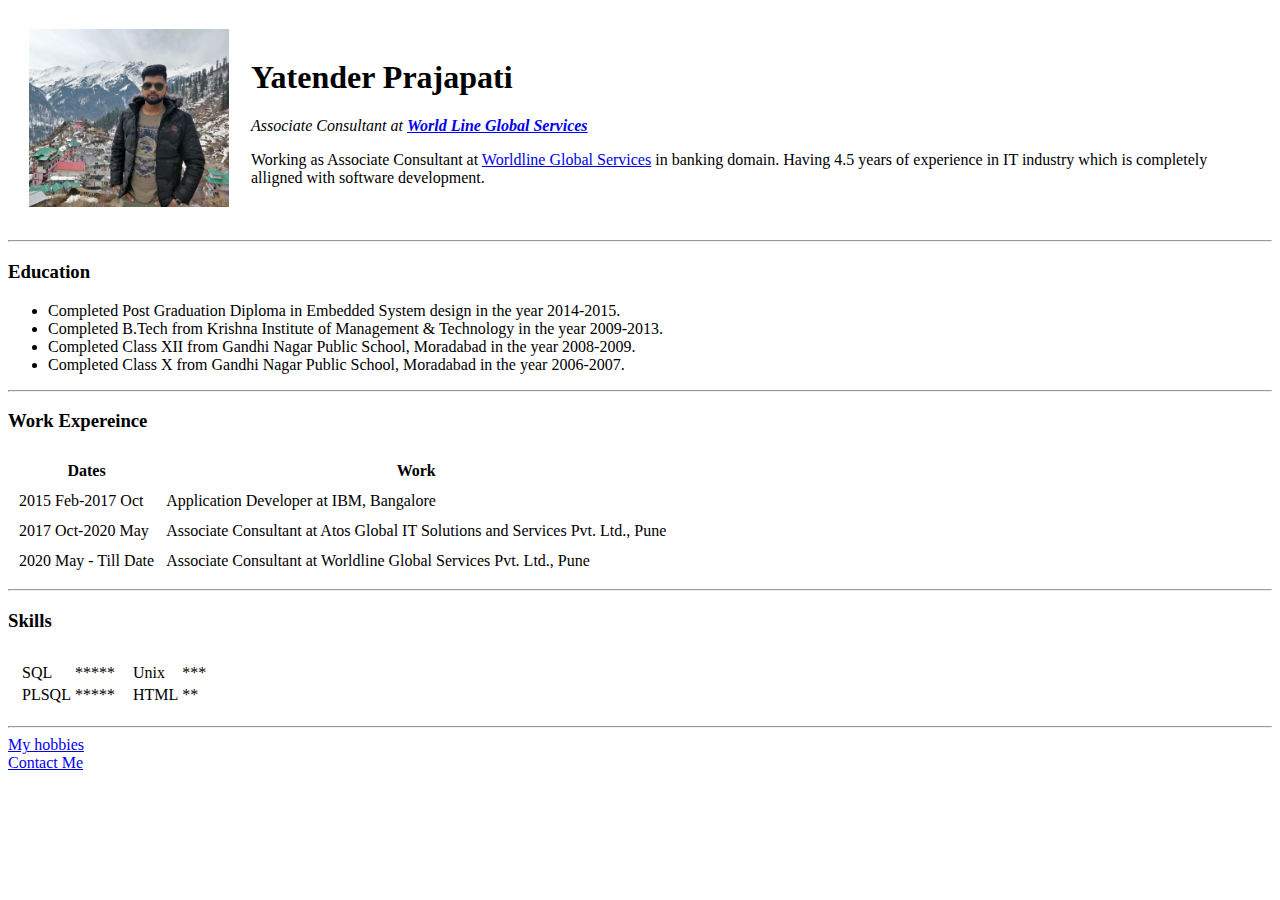
==== index.html @ 0e4e9b0a "Rename Index.html to index.html" ====
<!DOCTYPE HTML>
<html>
    <head>
        <meta charset="utf-8">
        <title>Yatti's Personal Site</title>
    </head>
    <body>
        <table cellspacing="20">
            <tr>
                <td><img src="Yatti pic.jpeg" alt="Yatti's Profile Picture" width="200"></td>
                <td><h1>Yatender Prajapati</h1>
                    <p><em>Associate Consultant at <strong><a href="https://worldline.com/en/home.html">World Line Global Services</a></strong></em></p>
                    <p>
                        Working as Associate Consultant at <a href="https://worldline.com/en/home.html">Worldline Global Services</a> in banking domain.
                        Having 4.5 years of experience in IT industry which is completely alligned 
                        with software development.
                    </p>
                </td>
            </tr>
        </table>
        <hr>
        <h3> Education</h3>
        <p> 
            <ul>
                <li>Completed Post Graduation Diploma in Embedded System design in the year 2014-2015.</li>
                <li>Completed B.Tech from Krishna Institute of Management & Technology in the year 2009-2013.</li>
                <li>Completed Class XII from Gandhi Nagar Public School, Moradabad in the year 2008-2009.</li>
                <li>Completed Class X from Gandhi Nagar Public School, Moradabad in the year 2006-2007.</li>
            </ul>
        </p>
        <hr>
        <h3>Work Expereince</h3>
        <table cellspacing="10">
            <thead>
                <tr>
                    <th>Dates</th>
                    <th>Work</th>
                </tr>
            </thead>
            <tbody>
                <tr>
                    <td>2015 Feb-2017 Oct</td>
                    <td>Application Developer at IBM, Bangalore</td>
                </tr>
                <tr>
                    <td>2017 Oct-2020 May</td>
                    <td>Associate Consultant at Atos Global IT Solutions and Services Pvt. Ltd., Pune</td>
                </tr>
                <tr>
                    <td>2020 May - Till Date</td>
                    <td>Associate Consultant at Worldline Global Services Pvt. Ltd., Pune</td>
                </tr>
            </tbody>
        </table>
        <hr>
        <h3>Skills</h3>
        <table cellspacing="10">
            <tr>
                <td>
                    <table>
                        <tr>
                            <td>SQL</td>
                            <td>*****</td>
                        </tr>
                        <tr>
                            <td>PLSQL</td>
                            <td>*****</td>
                        </tr>
                    </table>
                </td>
                <td>
                    <table>
                        <tr>
                            <td>Unix</td>
                            <td>***</td>
                        </tr>
                        <tr>
                            <td>HTML</td>
                            <td>**</td>
                        </tr>
                    </table>
                </td>
            </tr>
        </table>
        <hr>
        <a href="hobbies.html">My hobbies</a>
        <br>
        <a href="contact.html">Contact Me</a>
    </body>    
</html>
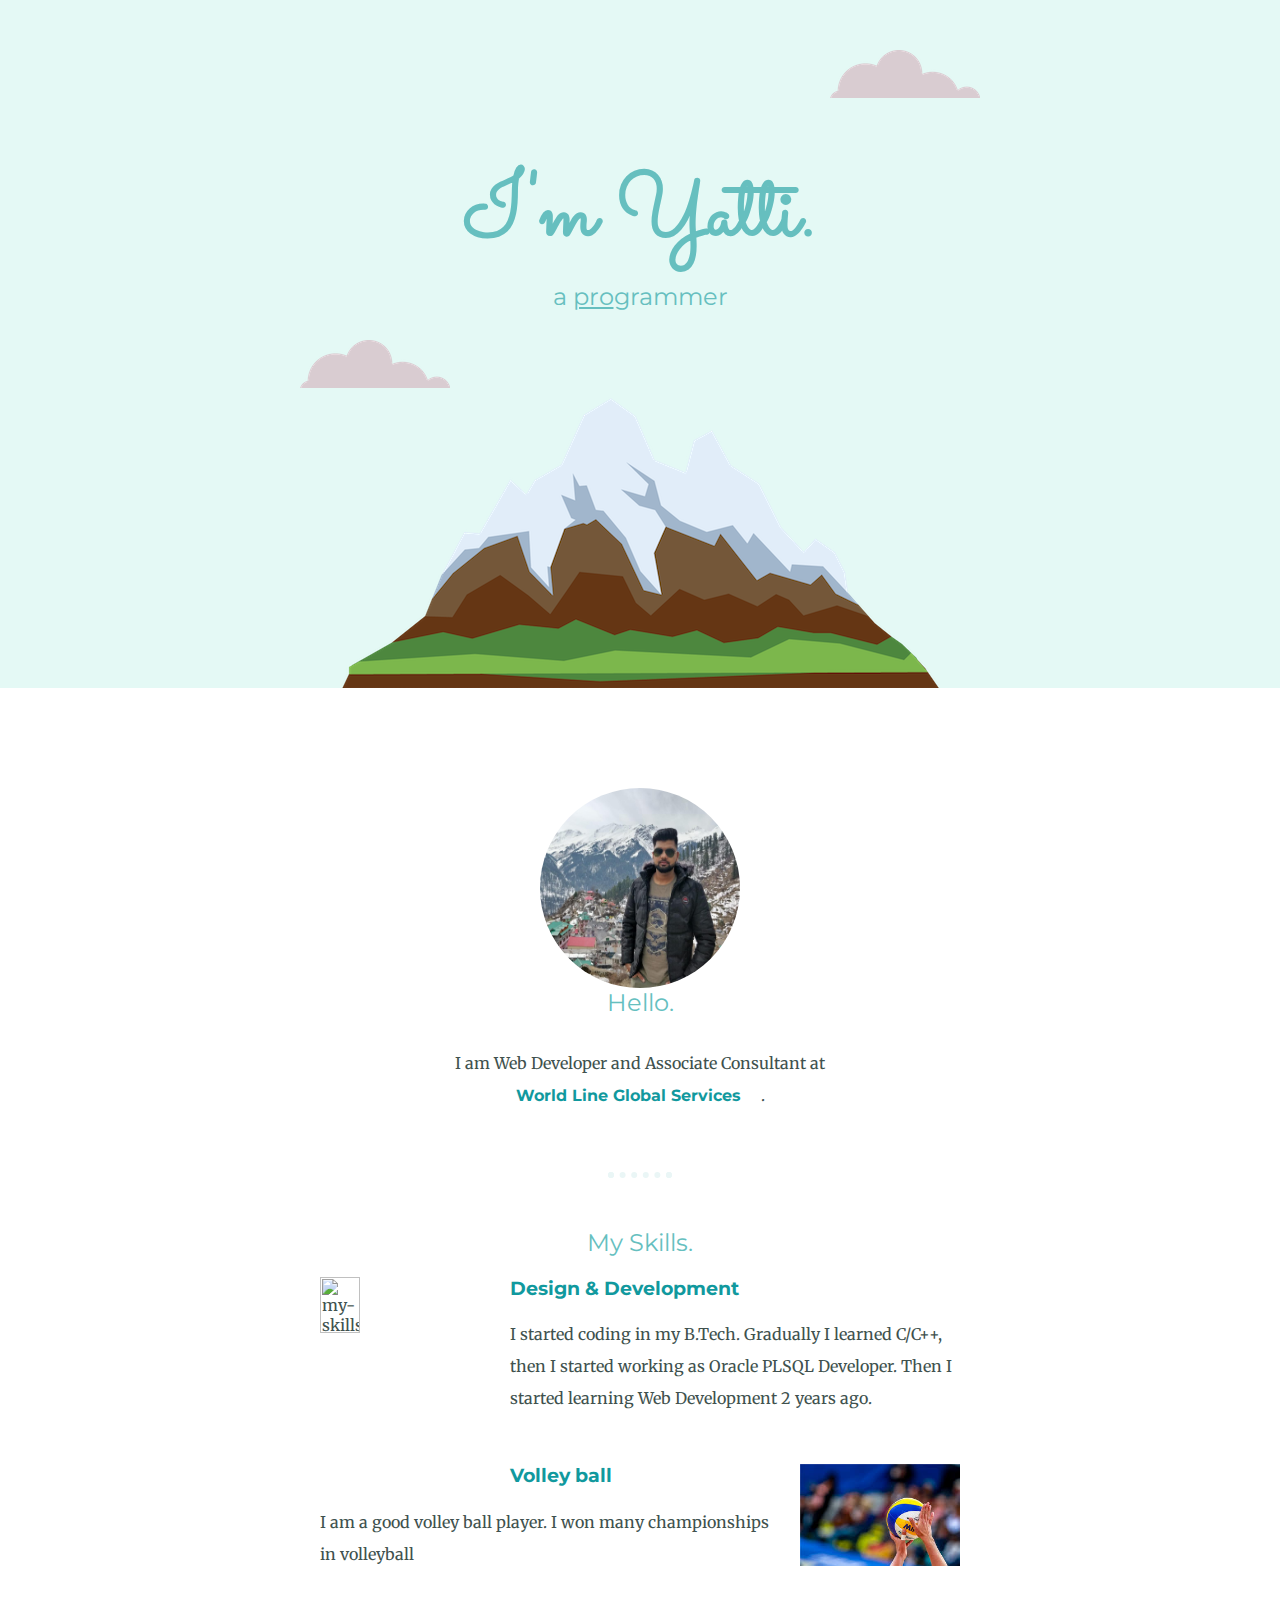
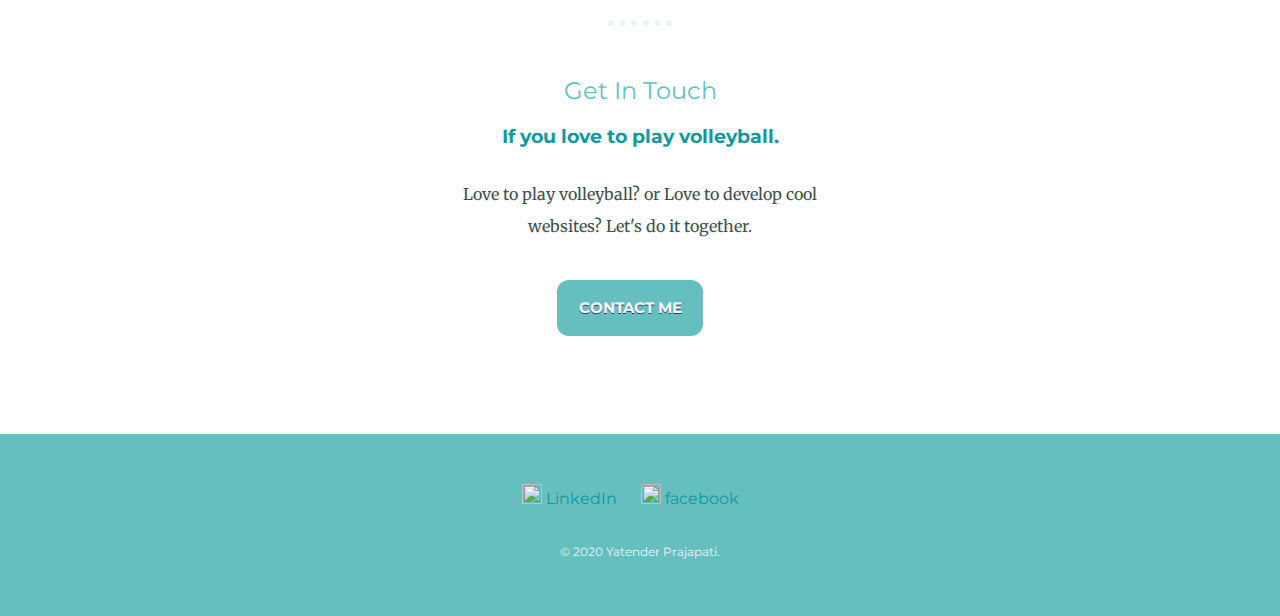
==== commit 44728393: "css-My Site" ====
--- a/index.html
+++ b/index.html
@@ -1,90 +1,61 @@
-<!DOCTYPE HTML>
+<!DOCTYPE>
 <html>
     <head>
         <meta charset="utf-8">
-        <title>Yatti's Personal Site</title>
+        <title>Yatti</title>
+        <link rel="stylesheet" href="css/styles.css" type="text/css">
+        <link rel="icon" href="favicon.ico">
+        <link href="https://fonts.googleapis.com/css2?family=Merriweather:wght@300;400&family=Montserrat&family=Sacramento&display=swap" rel="stylesheet">
     </head>
     <body>
-        <table cellspacing="20">
-            <tr>
-                <td><img src="Yatti pic.jpeg" alt="Yatti's Profile Picture" width="200"></td>
-                <td><h1>Yatender Prajapati</h1>
-                    <p><em>Associate Consultant at <strong><a href="https://worldline.com/en/home.html">World Line Global Services</a></strong></em></p>
-                    <p>
-                        Working as Associate Consultant at <a href="https://worldline.com/en/home.html">Worldline Global Services</a> in banking domain.
-                        Having 4.5 years of experience in IT industry which is completely alligned 
-                        with software development.
-                    </p>
-                </td>
-            </tr>
-        </table>
-        <hr>
-        <h3> Education</h3>
-        <p> 
-            <ul>
-                <li>Completed Post Graduation Diploma in Embedded System design in the year 2014-2015.</li>
-                <li>Completed B.Tech from Krishna Institute of Management & Technology in the year 2009-2013.</li>
-                <li>Completed Class XII from Gandhi Nagar Public School, Moradabad in the year 2008-2009.</li>
-                <li>Completed Class X from Gandhi Nagar Public School, Moradabad in the year 2006-2007.</li>
-            </ul>
-        </p>
-        <hr>
-        <h3>Work Expereince</h3>
-        <table cellspacing="10">
-            <thead>
-                <tr>
-                    <th>Dates</th>
-                    <th>Work</th>
-                </tr>
-            </thead>
-            <tbody>
-                <tr>
-                    <td>2015 Feb-2017 Oct</td>
-                    <td>Application Developer at IBM, Bangalore</td>
-                </tr>
-                <tr>
-                    <td>2017 Oct-2020 May</td>
-                    <td>Associate Consultant at Atos Global IT Solutions and Services Pvt. Ltd., Pune</td>
-                </tr>
-                <tr>
-                    <td>2020 May - Till Date</td>
-                    <td>Associate Consultant at Worldline Global Services Pvt. Ltd., Pune</td>
-                </tr>
-            </tbody>
-        </table>
-        <hr>
-        <h3>Skills</h3>
-        <table cellspacing="10">
-            <tr>
-                <td>
-                    <table>
-                        <tr>
-                            <td>SQL</td>
-                            <td>*****</td>
-                        </tr>
-                        <tr>
-                            <td>PLSQL</td>
-                            <td>*****</td>
-                        </tr>
-                    </table>
-                </td>
-                <td>
-                    <table>
-                        <tr>
-                            <td>Unix</td>
-                            <td>***</td>
-                        </tr>
-                        <tr>
-                            <td>HTML</td>
-                            <td>**</td>
-                        </tr>
-                    </table>
-                </td>
-            </tr>
-        </table>
-        <hr>
-        <a href="hobbies.html">My hobbies</a>
-        <br>
-        <a href="contact.html">Contact Me</a>
-    </body>    
-</html>
+        <div class="top-container">
+            <img class="top-cloud" src="images/cloud.png" alt="cloud-img">
+            <h1>I'm Yatti.</h1>
+            <h2>a <span class="pro">pro</span>grammer</h2>
+            <img class="bottom-cloud" src="images/cloud.png" alt="cloud-img">
+            <img src="images/mountain.png" alt="mountain-img">
+        </div>
+
+
+        <div class="middle-container">
+            <div class="profile">
+              <img class="Mypicture" src="Yatti pic.jpeg" alt="Yatti's-picture">
+              <h2>Hello.</h2>
+              <p class="intro">I am Web Developer and Associate Consultant at <strong><a href="https://worldline.com/en/home.html">World Line Global Services</a></strong>.</p>
+            </div>
+            <hr>
+            <div class="skills">
+              <h2>My Skills.</h2>
+              <div class="skill-row">
+                <img class="skill-image1" src="https://encrypted-tbn0.gstatic.com/images?q=tbn%3AANd9GcQEYLmCBdS9OoT2WIagjdc8AGN0vtDSsM-VCKgfGZZeFcimiRtc&usqp=CAU.jpeg" alt="my-skills_picture">
+                <h3>Design & Development</h3>
+                <p>I started coding in my B.Tech. Gradually I learned C/C++, then I started working as Oracle PLSQL Developer.
+                    Then I started learning Web Development 2 years ago.
+                </p>
+              </div>
+              <div class="skill-row">
+                <img class="skill-image2" src="Volleyball.jpg" alt="volley ball-image">
+                <h3>Volley ball</h3>
+                <p>I am a good volley ball player. I won many championships in volleyball</p>
+              </div>
+            </div>
+            <hr>
+            <div class="contact-me">
+              <h2>Get In Touch</h2>
+              <h3>If you love to play volleyball.</h3>
+              <p class="contact-message">Love to play volleyball? or Love to develop cool websites? Let's do it together.</p>
+              <a class="btn" href="mailto:name@yatender.83@gmail.com">CONTACT ME</a>
+            </div>
+        </div>
+          
+          
+        <div class="bottom-container">
+            <img src="https://image.flaticon.com/icons/svg/145/145807.svg" alt="linkedin Image" style="width: 20px; height: 20px">
+            <a class="footer-link" href="https://www.linkedin.com/feed/">LinkedIn</a>
+            <img src="https://image.flaticon.com/icons/svg/145/145802.svg" alt="linkedin Image" style="width: 20px; height: 20px">
+            <a class="footer-link" href="https://www.facebook.com/23.yatender/">facebook</a>
+            <p class="copy-right">© 2020 Yatender Prajapati.</p>
+        </div>
+          
+    </body>
+</html>--- a/css/styles.css
+++ b/css/styles.css
@@ -0,0 +1,174 @@
+body {
+    margin: 0px;
+    padding: 0px;
+    box-sizing: border-box;
+    text-align: center;
+    font-family: 'Merriweather', serif;
+    color: #40514E;
+}
+
+.bottom-cloud {
+    position: absolute;
+    left: 300px;
+    bottom: 300px;
+}
+
+a {
+    color: #11999E;
+    font-family: 'Montserrat', sans-serif;
+    margin: auto 20px auto 0;
+    text-decoration: none;
+}
+
+a:hover {
+    color: #EAF6F6;
+}
+
+h1 {
+    color: #66BFBF;
+    margin: 50px auto 0 auto;
+    font-family: 'Sacramento', cursive;
+    font-size: 562.5%;/*100% = 16px so 562.5% = 90px (dynamic font size)*/
+    /*
+    margin: auto;
+    top and bottom : 0 margin
+    Box is horizontally centered , same as margin: 0 auto;
+    */
+}
+
+h2 {
+    color: #66BFBF;
+    font-family: 'Montserrat', sans-serif;
+    font-size: 2.5 rem;
+    font-weight: normal;
+    margin-top: 0;
+}
+
+h3 {
+    color: #11999E;
+    font-family: 'Montserrat', sans-serif;
+}
+
+hr {
+    border: dotted #EAF6F6 6px;
+    border-bottom: none;
+    width: 4%;
+    margin: 50px auto 50px;
+}
+
+p {
+    line-height: 2;
+}
+
+.copy-right {
+    color: #EAF6F6;
+    font-family: 'Montserrat', sans-serif;
+    font-size: 0.75rem;
+    padding: 20 0 20;
+}
+
+.intro {
+    width: 30%;
+    margin: auto;
+    padding: 10px;
+}
+
+.contact-message {
+    width: 30%;
+    margin: 30px auto 40px;
+}
+
+.skill-row {
+    width: 50%;
+    margin: 10px auto 50px;
+    text-align: left;
+}
+
+.skill-image1 {
+    width: 25%;
+    float: left;
+    margin-right: 30px;
+}
+
+.skill-image2 {
+    width: 25%;
+    float: right;
+    margin-left: 30px;
+}
+
+.top-cloud {
+    position: absolute;
+    right: 300px;
+    top: 50px;
+}
+
+.top-container {
+    background-color: #E4F9F5;
+    position: relative;
+    padding-top: 100px;
+}
+.middle-container {
+    margin: 100px 0;
+}
+
+.Mypicture {
+    height: 200px;
+    width: 200px;
+    border-radius: 100%;
+}
+
+.bottom-container {
+    background-color: #66BFBF;
+    padding: 50px 0 20px;
+}
+
+.pro {
+    text-decoration: underline;
+}
+
+.btn {
+	-moz-box-shadow: 0px 0px 0px 2px #66BFBF;
+	-webkit-box-shadow: 0px 0px 0px 2px #66BFBF;
+	box-shadow: 0px 0px 0px 2px #66BFBF;
+	background:-webkit-gradient( linear, left top, left bottom, color-stop(0.05, #66BFBF), color-stop(1, #66BFBF) );
+	background:-moz-linear-gradient( center top, #7892c2 5%, #476e9e 100% );
+	filter:progid:DXImageTransform.Microsoft.gradient(startColorstr='#7892c2', endColorstr='#476e9e');
+	background-color:#66BFBF;
+	-webkit-border-top-left-radius:10px;
+	-moz-border-radius-topleft:10px;
+	border-top-left-radius:10px;
+	-webkit-border-top-right-radius:10px;
+	-moz-border-radius-topright:10px;
+	border-top-right-radius:10px;
+	-webkit-border-bottom-right-radius:10px;
+	-moz-border-radius-bottomright:10px;
+	border-bottom-right-radius:10px;
+	-webkit-border-bottom-left-radius:10px;
+	-moz-border-radius-bottomleft:10px;
+	border-bottom-left-radius:10px;
+text-indent:0;
+	border:1px solid #66BFBF;
+	display:inline-block;
+	color:#ffffff;
+	font-family: 'Montserrat', sans-serif;
+	font-size:15px;
+	font-weight:bold;
+	font-style:normal;
+height:50px;
+	line-height:50px;
+width:140px;
+	text-decoration:none;
+	text-align:center;
+	text-shadow:0px 1px 0px #283966;
+}
+
+.btn:hover {
+	background:-webkit-gradient( linear, left top, left bottom, color-stop(0.05, #476e9e), color-stop(1, #7892c2) );
+	background:-moz-linear-gradient( center top, #476e9e 5%, #7892c2 100% );
+	filter:progid:DXImageTransform.Microsoft.gradient(startColorstr='#476e9e', endColorstr='#7892c2');
+	background-color:#476e9e;
+}
+
+.btn:active {
+	position:relative;
+	top:1px;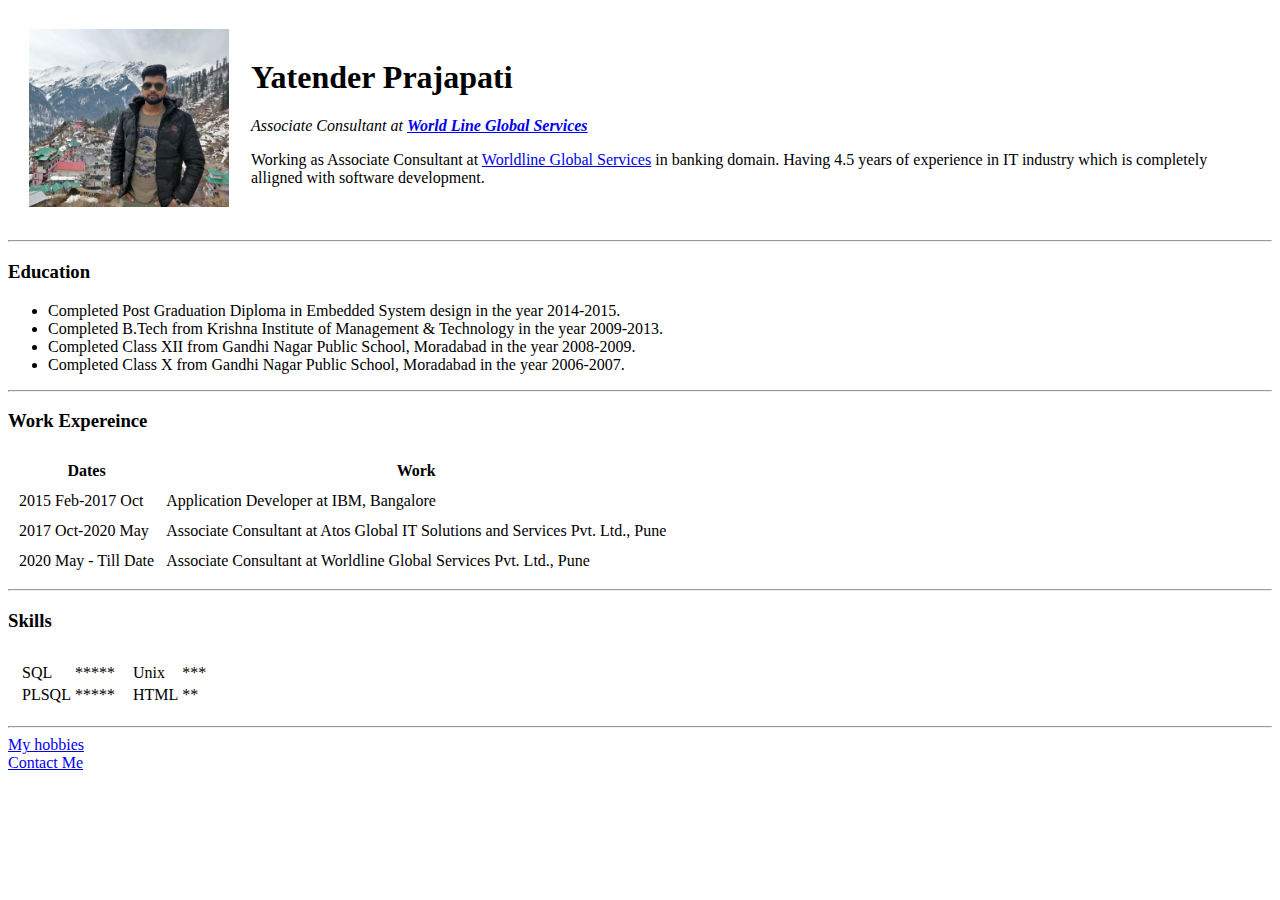
==== commit 015c4309: "Add files via upload" ====
--- a/index.html
+++ b/index.html
@@ -1,61 +1,91 @@
-<!DOCTYPE>
+<!DOCTYPE HTML>
 <html>
     <head>
         <meta charset="utf-8">
-        <title>Yatti</title>
-        <link rel="stylesheet" href="css/styles.css" type="text/css">
-        <link rel="icon" href="favicon.ico">
-        <link href="https://fonts.googleapis.com/css2?family=Merriweather:wght@300;400&family=Montserrat&family=Sacramento&display=swap" rel="stylesheet">
+        <title>Yatti's Personal Site</title>
+        <link rel="stylesheet" href="css/styles.css">
     </head>
     <body>
-        <div class="top-container">
-            <img class="top-cloud" src="images/cloud.png" alt="cloud-img">
-            <h1>I'm Yatti.</h1>
-            <h2>a <span class="pro">pro</span>grammer</h2>
-            <img class="bottom-cloud" src="images/cloud.png" alt="cloud-img">
-            <img src="images/mountain.png" alt="mountain-img">
-        </div>
-
-
-        <div class="middle-container">
-            <div class="profile">
-              <img class="Mypicture" src="Yatti pic.jpeg" alt="Yatti's-picture">
-              <h2>Hello.</h2>
-              <p class="intro">I am Web Developer and Associate Consultant at <strong><a href="https://worldline.com/en/home.html">World Line Global Services</a></strong>.</p>
-            </div>
-            <hr>
-            <div class="skills">
-              <h2>My Skills.</h2>
-              <div class="skill-row">
-                <img class="skill-image1" src="https://encrypted-tbn0.gstatic.com/images?q=tbn%3AANd9GcQEYLmCBdS9OoT2WIagjdc8AGN0vtDSsM-VCKgfGZZeFcimiRtc&usqp=CAU.jpeg" alt="my-skills_picture">
-                <h3>Design & Development</h3>
-                <p>I started coding in my B.Tech. Gradually I learned C/C++, then I started working as Oracle PLSQL Developer.
-                    Then I started learning Web Development 2 years ago.
-                </p>
-              </div>
-              <div class="skill-row">
-                <img class="skill-image2" src="Volleyball.jpg" alt="volley ball-image">
-                <h3>Volley ball</h3>
-                <p>I am a good volley ball player. I won many championships in volleyball</p>
-              </div>
-            </div>
-            <hr>
-            <div class="contact-me">
-              <h2>Get In Touch</h2>
-              <h3>If you love to play volleyball.</h3>
-              <p class="contact-message">Love to play volleyball? or Love to develop cool websites? Let's do it together.</p>
-              <a class="btn" href="mailto:name@yatender.83@gmail.com">CONTACT ME</a>
-            </div>
-        </div>
-          
-          
-        <div class="bottom-container">
-            <img src="https://image.flaticon.com/icons/svg/145/145807.svg" alt="linkedin Image" style="width: 20px; height: 20px">
-            <a class="footer-link" href="https://www.linkedin.com/feed/">LinkedIn</a>
-            <img src="https://image.flaticon.com/icons/svg/145/145802.svg" alt="linkedin Image" style="width: 20px; height: 20px">
-            <a class="footer-link" href="https://www.facebook.com/23.yatender/">facebook</a>
-            <p class="copy-right">© 2020 Yatender Prajapati.</p>
-        </div>
-          
-    </body>
+        <table cellspacing="20">
+            <tr>
+                <td><img src="Yatti pic.jpeg" alt="Yatti's Profile Picture" width="200"></td>
+                <td><h1>Yatender Prajapati</h1>
+                    <p><em>Associate Consultant at <strong><a href="https://worldline.com/en/home.html">World Line Global Services</a></strong></em></p>
+                    <p>
+                        Working as Associate Consultant at <a href="https://worldline.com/en/home.html">Worldline Global Services</a> in banking domain.
+                        Having 4.5 years of experience in IT industry which is completely alligned 
+                        with software development.
+                    </p>
+                </td>
+            </tr>
+        </table>
+        <hr>
+        <h3> Education</h3>
+        <p> 
+            <ul>
+                <li>Completed Post Graduation Diploma in Embedded System design in the year 2014-2015.</li>
+                <li>Completed B.Tech from Krishna Institute of Management & Technology in the year 2009-2013.</li>
+                <li>Completed Class XII from Gandhi Nagar Public School, Moradabad in the year 2008-2009.</li>
+                <li>Completed Class X from Gandhi Nagar Public School, Moradabad in the year 2006-2007.</li>
+            </ul>
+        </p>
+        <hr>
+        <h3>Work Expereince</h3>
+        <table cellspacing="10">
+            <thead>
+                <tr>
+                    <th>Dates</th>
+                    <th>Work</th>
+                </tr>
+            </thead>
+            <tbody>
+                <tr>
+                    <td>2015 Feb-2017 Oct</td>
+                    <td>Application Developer at IBM, Bangalore</td>
+                </tr>
+                <tr>
+                    <td>2017 Oct-2020 May</td>
+                    <td>Associate Consultant at Atos Global IT Solutions and Services Pvt. Ltd., Pune</td>
+                </tr>
+                <tr>
+                    <td>2020 May - Till Date</td>
+                    <td>Associate Consultant at Worldline Global Services Pvt. Ltd., Pune</td>
+                </tr>
+            </tbody>
+        </table>
+        <hr>
+        <h3>Skills</h3>
+        <table cellspacing="10">
+            <tr>
+                <td>
+                    <table>
+                        <tr>
+                            <td>SQL</td>
+                            <td>*****</td>
+                        </tr>
+                        <tr>
+                            <td>PLSQL</td>
+                            <td>*****</td>
+                        </tr>
+                    </table>
+                </td>
+                <td>
+                    <table>
+                        <tr>
+                            <td>Unix</td>
+                            <td>***</td>
+                        </tr>
+                        <tr>
+                            <td>HTML</td>
+                            <td>**</td>
+                        </tr>
+                    </table>
+                </td>
+            </tr>
+        </table>
+        <hr>
+        <a href="hobbies.html">My hobbies</a>
+        <br>
+        <a href="contact.html">Contact Me</a>
+    </body>    
 </html>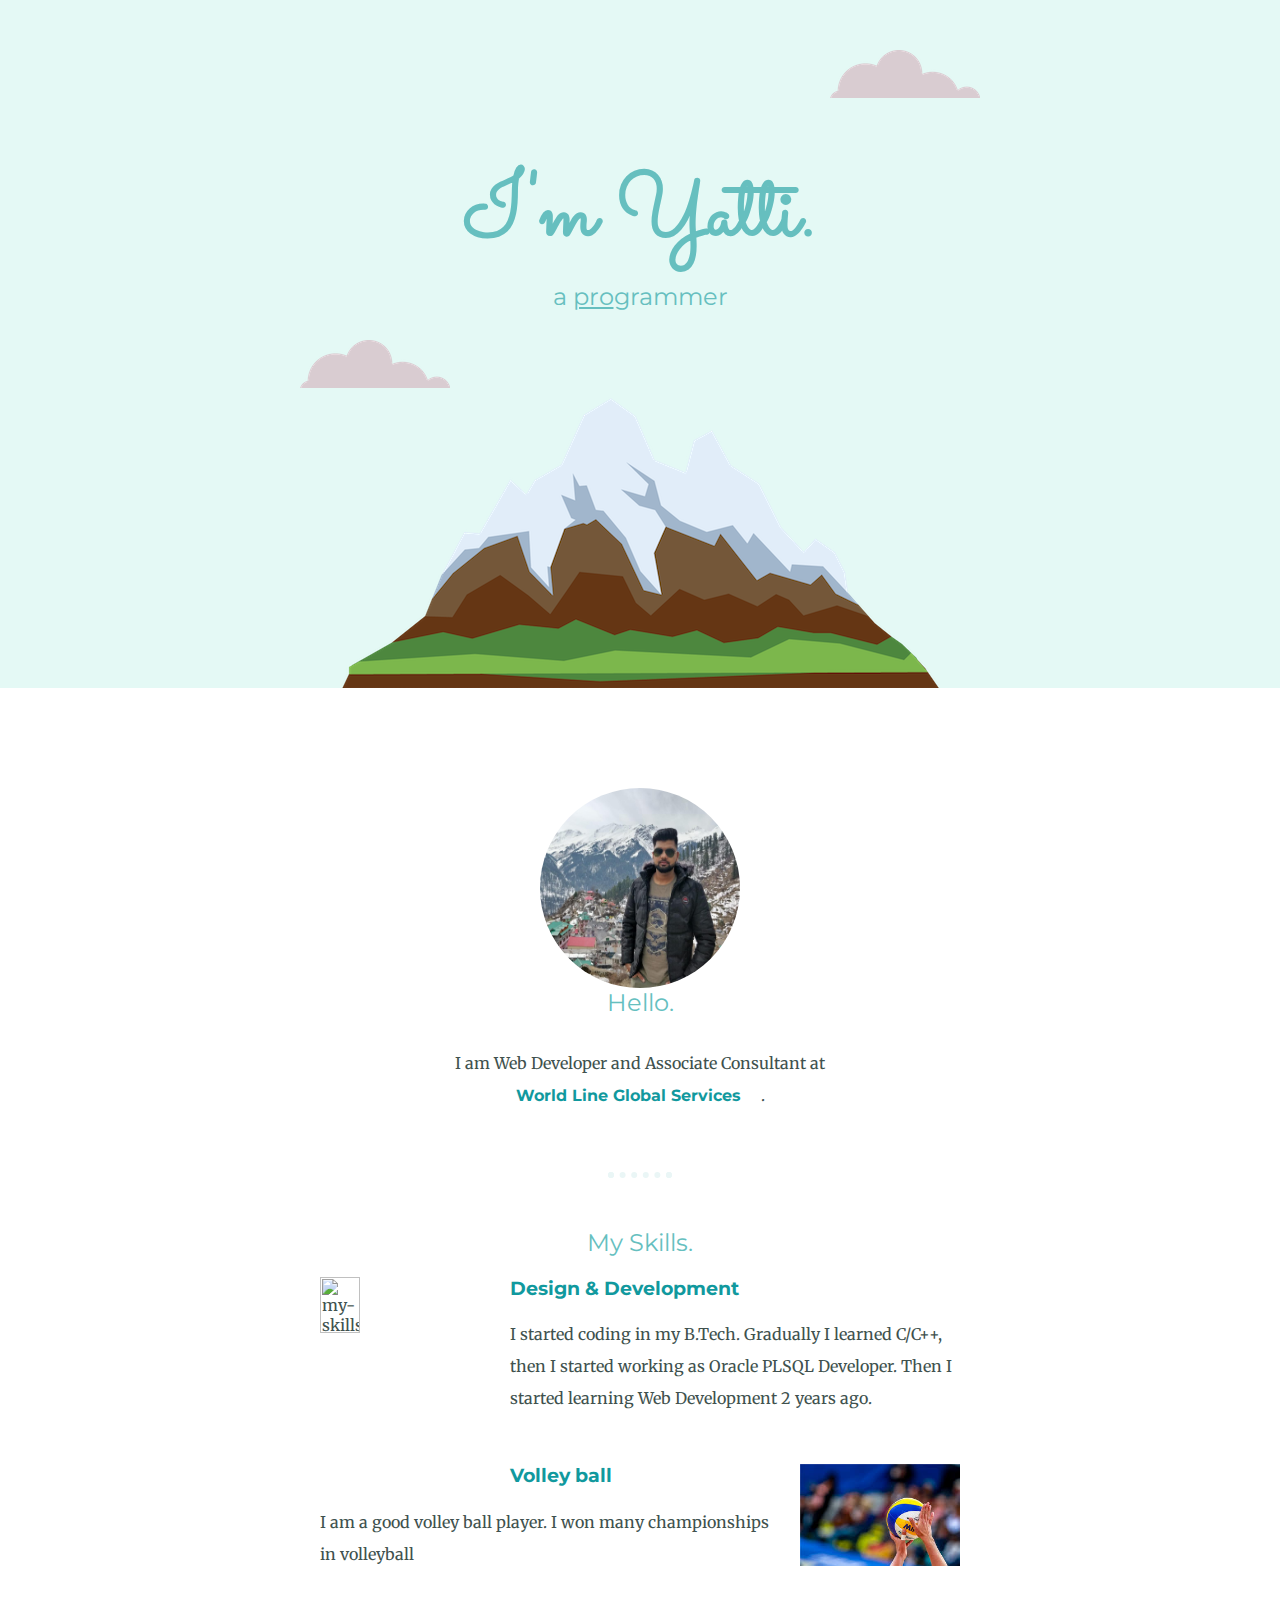
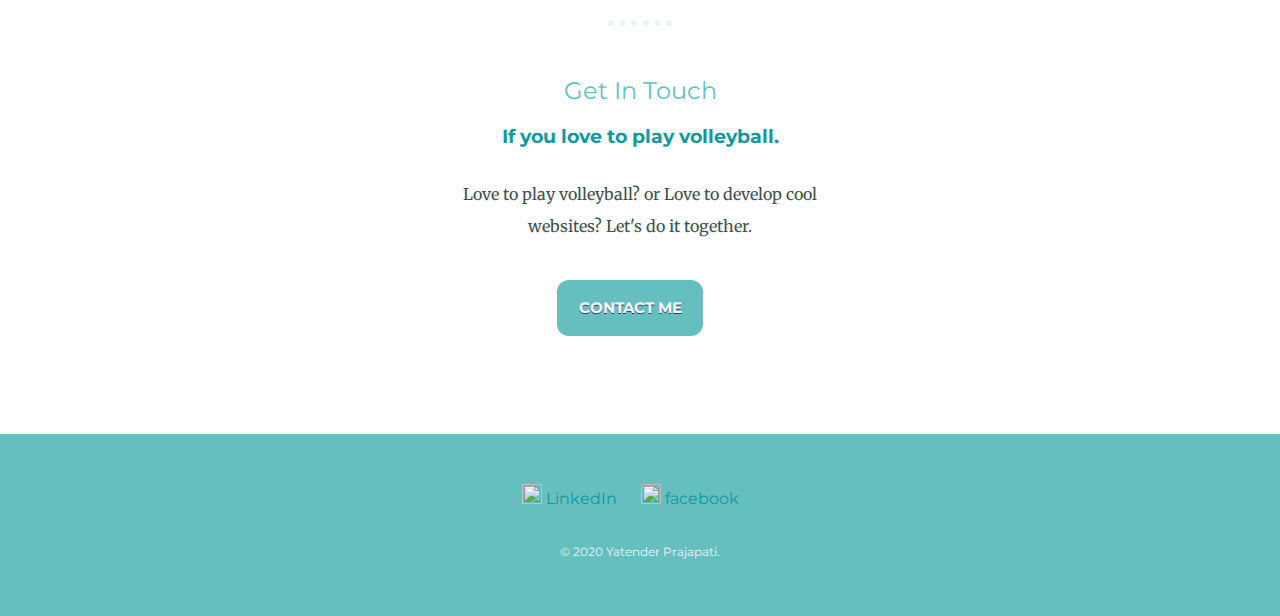
==== commit 01664e37: "CSS-My Site" ====
--- a/index.html
+++ b/index.html
@@ -1,91 +1,61 @@
-<!DOCTYPE HTML>
+<!DOCTYPE>
 <html>
     <head>
         <meta charset="utf-8">
-        <title>Yatti's Personal Site</title>
-        <link rel="stylesheet" href="css/styles.css">
+        <title>Yatti</title>
+        <link rel="stylesheet" href="css/styles.css" type="text/css">
+        <link rel="icon" href="favicon.ico">
+        <link href="https://fonts.googleapis.com/css2?family=Merriweather:wght@300;400&family=Montserrat&family=Sacramento&display=swap" rel="stylesheet">
     </head>
     <body>
-        <table cellspacing="20">
-            <tr>
-                <td><img src="Yatti pic.jpeg" alt="Yatti's Profile Picture" width="200"></td>
-                <td><h1>Yatender Prajapati</h1>
-                    <p><em>Associate Consultant at <strong><a href="https://worldline.com/en/home.html">World Line Global Services</a></strong></em></p>
-                    <p>
-                        Working as Associate Consultant at <a href="https://worldline.com/en/home.html">Worldline Global Services</a> in banking domain.
-                        Having 4.5 years of experience in IT industry which is completely alligned 
-                        with software development.
-                    </p>
-                </td>
-            </tr>
-        </table>
-        <hr>
-        <h3> Education</h3>
-        <p> 
-            <ul>
-                <li>Completed Post Graduation Diploma in Embedded System design in the year 2014-2015.</li>
-                <li>Completed B.Tech from Krishna Institute of Management & Technology in the year 2009-2013.</li>
-                <li>Completed Class XII from Gandhi Nagar Public School, Moradabad in the year 2008-2009.</li>
-                <li>Completed Class X from Gandhi Nagar Public School, Moradabad in the year 2006-2007.</li>
-            </ul>
-        </p>
-        <hr>
-        <h3>Work Expereince</h3>
-        <table cellspacing="10">
-            <thead>
-                <tr>
-                    <th>Dates</th>
-                    <th>Work</th>
-                </tr>
-            </thead>
-            <tbody>
-                <tr>
-                    <td>2015 Feb-2017 Oct</td>
-                    <td>Application Developer at IBM, Bangalore</td>
-                </tr>
-                <tr>
-                    <td>2017 Oct-2020 May</td>
-                    <td>Associate Consultant at Atos Global IT Solutions and Services Pvt. Ltd., Pune</td>
-                </tr>
-                <tr>
-                    <td>2020 May - Till Date</td>
-                    <td>Associate Consultant at Worldline Global Services Pvt. Ltd., Pune</td>
-                </tr>
-            </tbody>
-        </table>
-        <hr>
-        <h3>Skills</h3>
-        <table cellspacing="10">
-            <tr>
-                <td>
-                    <table>
-                        <tr>
-                            <td>SQL</td>
-                            <td>*****</td>
-                        </tr>
-                        <tr>
-                            <td>PLSQL</td>
-                            <td>*****</td>
-                        </tr>
-                    </table>
-                </td>
-                <td>
-                    <table>
-                        <tr>
-                            <td>Unix</td>
-                            <td>***</td>
-                        </tr>
-                        <tr>
-                            <td>HTML</td>
-                            <td>**</td>
-                        </tr>
-                    </table>
-                </td>
-            </tr>
-        </table>
-        <hr>
-        <a href="hobbies.html">My hobbies</a>
-        <br>
-        <a href="contact.html">Contact Me</a>
-    </body>    
+        <div class="top-container">
+            <img class="top-cloud" src="images/cloud.png" alt="cloud-img">
+            <h1>I'm Yatti.</h1>
+            <h2>a <span class="pro">pro</span>grammer</h2>
+            <img class="bottom-cloud" src="images/cloud.png" alt="cloud-img">
+            <img src="images/mountain.png" alt="mountain-img">
+        </div>
+
+
+        <div class="middle-container">
+            <div class="profile">
+              <img class="Mypicture" src="Yatti pic.jpeg" alt="Yatti's-picture">
+              <h2>Hello.</h2>
+              <p class="intro">I am Web Developer and Associate Consultant at <strong><a href="https://worldline.com/en/home.html">World Line Global Services</a></strong>.</p>
+            </div>
+            <hr>
+            <div class="skills">
+              <h2>My Skills.</h2>
+              <div class="skill-row">
+                <img class="skill-image1" src="https://encrypted-tbn0.gstatic.com/images?q=tbn%3AANd9GcQEYLmCBdS9OoT2WIagjdc8AGN0vtDSsM-VCKgfGZZeFcimiRtc&usqp=CAU.jpeg" alt="my-skills_picture">
+                <h3>Design & Development</h3>
+                <p>I started coding in my B.Tech. Gradually I learned C/C++, then I started working as Oracle PLSQL Developer.
+                    Then I started learning Web Development 2 years ago.
+                </p>
+              </div>
+              <div class="skill-row">
+                <img class="skill-image2" src="Volleyball.jpg" alt="volley ball-image">
+                <h3>Volley ball</h3>
+                <p>I am a good volley ball player. I won many championships in volleyball</p>
+              </div>
+            </div>
+            <hr>
+            <div class="contact-me">
+              <h2>Get In Touch</h2>
+              <h3>If you love to play volleyball.</h3>
+              <p class="contact-message">Love to play volleyball? or Love to develop cool websites? Let's do it together.</p>
+              <a class="btn" href="mailto:name@yatender.83@gmail.com">CONTACT ME</a>
+            </div>
+        </div>
+          
+          
+        <div class="bottom-container">
+            <img src="https://image.flaticon.com/icons/svg/145/145807.svg" alt="linkedin Image" style="width: 20px; height: 20px">
+            <a class="footer-link" href="https://www.linkedin.com/feed/">LinkedIn</a>
+            <img src="https://image.flaticon.com/icons/svg/145/145802.svg" alt="linkedin Image" style="width: 20px; height: 20px">
+            <a class="footer-link" href="https://www.facebook.com/23.yatender/">facebook</a>
+            <p class="copy-right">© 2020 Yatender Prajapati.</p>
+        </div>
+          
+    </body>
 </html>--- a/css/styles.css
+++ b/css/styles.css
@@ -0,0 +1,174 @@
+body {
+    margin: 0px;
+    padding: 0px;
+    box-sizing: border-box;
+    text-align: center;
+    font-family: 'Merriweather', serif;
+    color: #40514E;
+}
+
+.bottom-cloud {
+    position: absolute;
+    left: 300px;
+    bottom: 300px;
+}
+
+a {
+    color: #11999E;
+    font-family: 'Montserrat', sans-serif;
+    margin: auto 20px auto 0;
+    text-decoration: none;
+}
+
+a:hover {
+    color: #EAF6F6;
+}
+
+h1 {
+    color: #66BFBF;
+    margin: 50px auto 0 auto;
+    font-family: 'Sacramento', cursive;
+    font-size: 562.5%;/*100% = 16px so 562.5% = 90px (dynamic font size)*/
+    /*
+    margin: auto;
+    top and bottom : 0 margin
+    Box is horizontally centered , same as margin: 0 auto;
+    */
+}
+
+h2 {
+    color: #66BFBF;
+    font-family: 'Montserrat', sans-serif;
+    font-size: 2.5 rem;
+    font-weight: normal;
+    margin-top: 0;
+}
+
+h3 {
+    color: #11999E;
+    font-family: 'Montserrat', sans-serif;
+}
+
+hr {
+    border: dotted #EAF6F6 6px;
+    border-bottom: none;
+    width: 4%;
+    margin: 50px auto 50px;
+}
+
+p {
+    line-height: 2;
+}
+
+.copy-right {
+    color: #EAF6F6;
+    font-family: 'Montserrat', sans-serif;
+    font-size: 0.75rem;
+    padding: 20 0 20;
+}
+
+.intro {
+    width: 30%;
+    margin: auto;
+    padding: 10px;
+}
+
+.contact-message {
+    width: 30%;
+    margin: 30px auto 40px;
+}
+
+.skill-row {
+    width: 50%;
+    margin: 10px auto 50px;
+    text-align: left;
+}
+
+.skill-image1 {
+    width: 25%;
+    float: left;
+    margin-right: 30px;
+}
+
+.skill-image2 {
+    width: 25%;
+    float: right;
+    margin-left: 30px;
+}
+
+.top-cloud {
+    position: absolute;
+    right: 300px;
+    top: 50px;
+}
+
+.top-container {
+    background-color: #E4F9F5;
+    position: relative;
+    padding-top: 100px;
+}
+.middle-container {
+    margin: 100px 0;
+}
+
+.Mypicture {
+    height: 200px;
+    width: 200px;
+    border-radius: 100%;
+}
+
+.bottom-container {
+    background-color: #66BFBF;
+    padding: 50px 0 20px;
+}
+
+.pro {
+    text-decoration: underline;
+}
+
+.btn {
+	-moz-box-shadow: 0px 0px 0px 2px #66BFBF;
+	-webkit-box-shadow: 0px 0px 0px 2px #66BFBF;
+	box-shadow: 0px 0px 0px 2px #66BFBF;
+	background:-webkit-gradient( linear, left top, left bottom, color-stop(0.05, #66BFBF), color-stop(1, #66BFBF) );
+	background:-moz-linear-gradient( center top, #7892c2 5%, #476e9e 100% );
+	filter:progid:DXImageTransform.Microsoft.gradient(startColorstr='#7892c2', endColorstr='#476e9e');
+	background-color:#66BFBF;
+	-webkit-border-top-left-radius:10px;
+	-moz-border-radius-topleft:10px;
+	border-top-left-radius:10px;
+	-webkit-border-top-right-radius:10px;
+	-moz-border-radius-topright:10px;
+	border-top-right-radius:10px;
+	-webkit-border-bottom-right-radius:10px;
+	-moz-border-radius-bottomright:10px;
+	border-bottom-right-radius:10px;
+	-webkit-border-bottom-left-radius:10px;
+	-moz-border-radius-bottomleft:10px;
+	border-bottom-left-radius:10px;
+text-indent:0;
+	border:1px solid #66BFBF;
+	display:inline-block;
+	color:#ffffff;
+	font-family: 'Montserrat', sans-serif;
+	font-size:15px;
+	font-weight:bold;
+	font-style:normal;
+height:50px;
+	line-height:50px;
+width:140px;
+	text-decoration:none;
+	text-align:center;
+	text-shadow:0px 1px 0px #283966;
+}
+
+.btn:hover {
+	background:-webkit-gradient( linear, left top, left bottom, color-stop(0.05, #476e9e), color-stop(1, #7892c2) );
+	background:-moz-linear-gradient( center top, #476e9e 5%, #7892c2 100% );
+	filter:progid:DXImageTransform.Microsoft.gradient(startColorstr='#476e9e', endColorstr='#7892c2');
+	background-color:#476e9e;
+}
+
+.btn:active {
+	position:relative;
+	top:1px;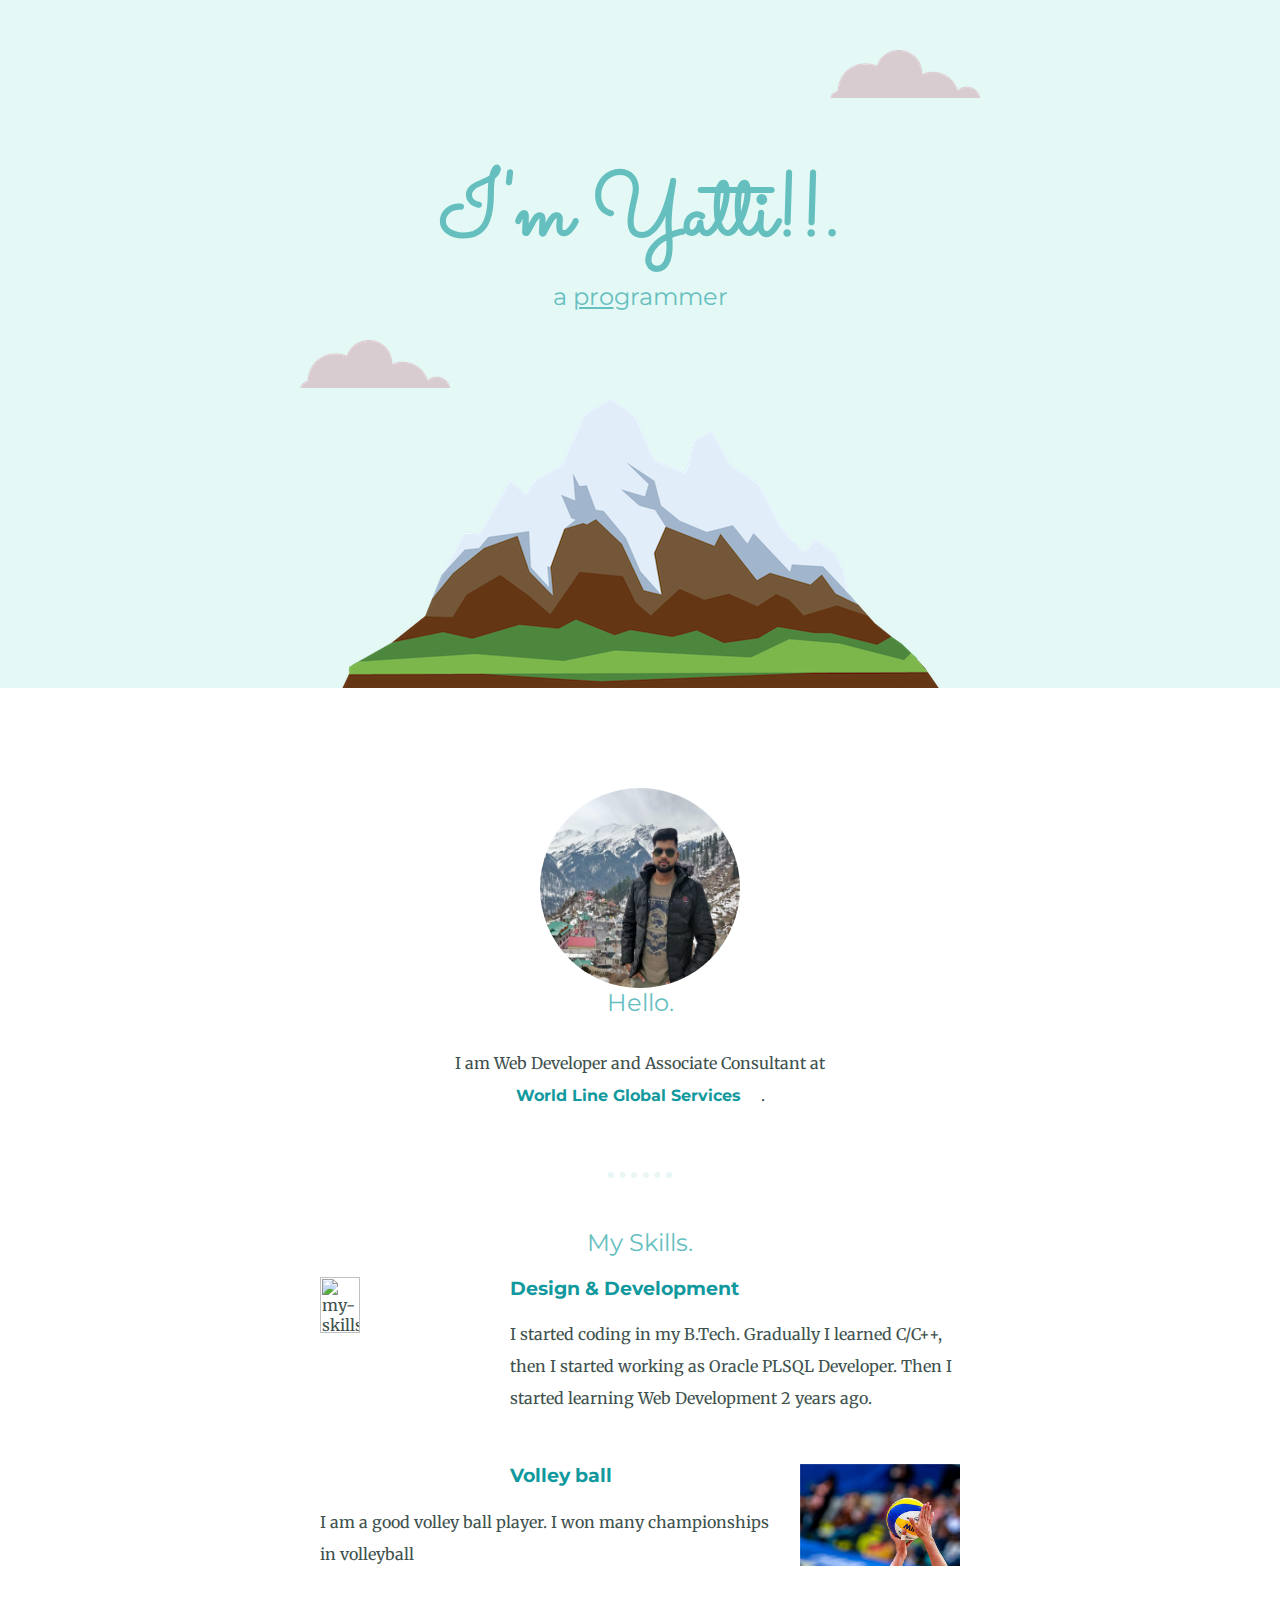
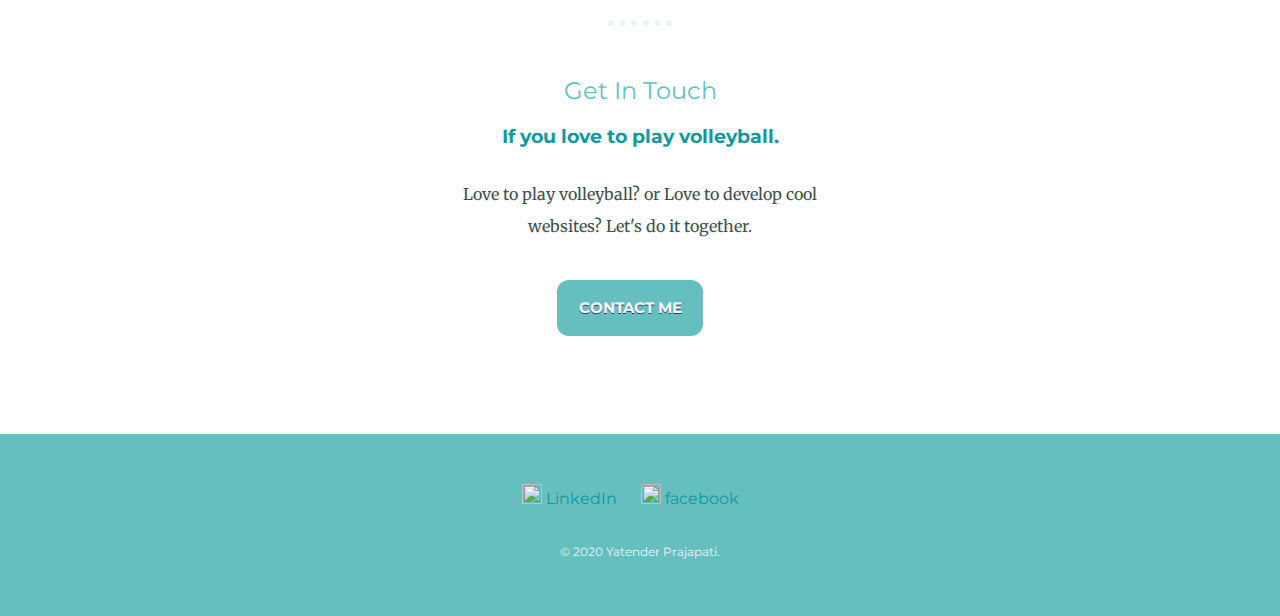
==== commit 000718e0: "Changes My name" ====
--- a/index.html
+++ b/index.html
@@ -10,7 +10,7 @@
     <body>
         <div class="top-container">
             <img class="top-cloud" src="images/cloud.png" alt="cloud-img">
-            <h1>I'm Yatti.</h1>
+            <h1>I'm Yatti!!.</h1>
             <h2>a <span class="pro">pro</span>grammer</h2>
             <img class="bottom-cloud" src="images/cloud.png" alt="cloud-img">
             <img src="images/mountain.png" alt="mountain-img">
